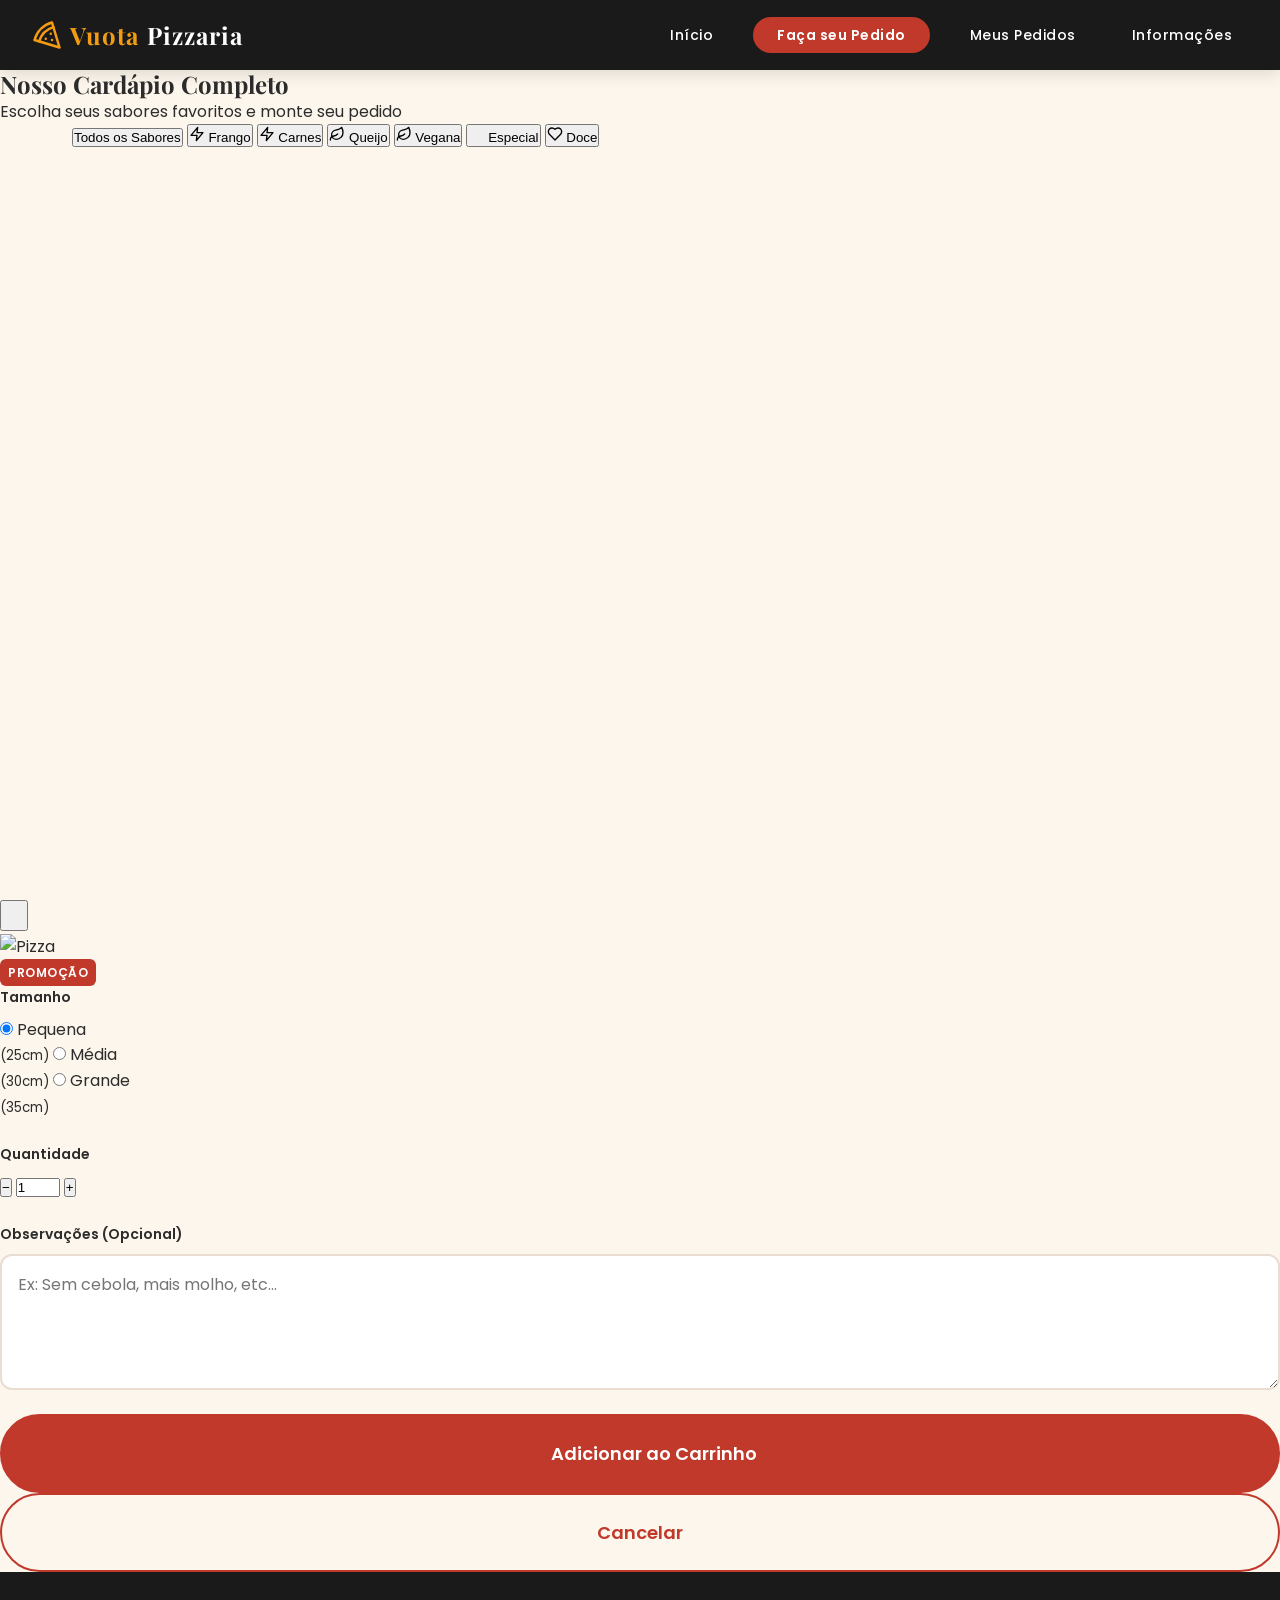
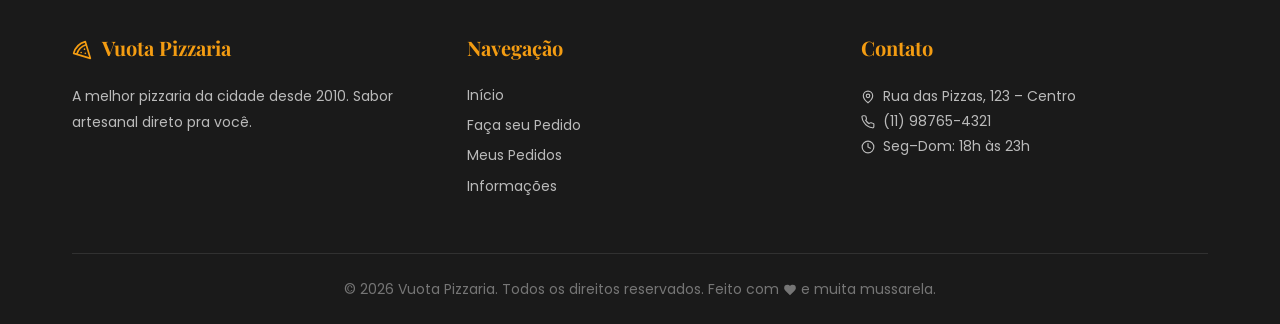
==== cardapio.html @ 02a7cdc5 "fix: refatorar caminho dos ícones SVG de 'assets/icons.svg' para 'icons.svg' (resolve merge conflict" ====
<!doctype html>
<html lang="pt-BR">
  <head>
    <meta charset="UTF-8" />
    <meta name="viewport" content="width=device-width, initial-scale=1.0" />
    <title>Cardápio – Vuota Pizzaria</title>

    <link rel="preconnect" href="https://fonts.googleapis.com" />
    <link rel="preconnect" href="https://fonts.gstatic.com" crossorigin />
    <link href="https://fonts.googleapis.com/css2?family=Playfair+Display:wght@600;700;800&family=Poppins:wght@400;500;600;700&display=swap" rel="stylesheet" />

    <link rel="stylesheet" href="styles.css" />
    <link rel="stylesheet" href="css/cardapio.css" />
  </head>
  <body>

    <!-- NAVBAR -->
    <nav class="navbar" id="navbar">
      <a href="index.html" class="navbar__logo">
        <svg class="navbar__logo-icon" width="30" height="30"><use href="icons.svg#icon-pizza"/></svg><span>Vuota</span>Pizzaria
      </a>

      <ul class="navbar__menu" id="navMenu">
        <li><a href="index.html"       class="navbar__link">Início</a></li>
        <li><a href="cardapio.html"    class="navbar__link active navbar__link--cta">Faça seu Pedido</a></li>
        <li><a href="pedidos.html"     class="navbar__link">Meus Pedidos</a></li>
        <li><a href="informacoes.html" class="navbar__link">Informações</a></li>
      </ul>

      <button class="navbar__hamburger" id="hamburger" aria-label="Abrir menu">
        <span></span>
        <span></span>
        <span></span>
      </button>
    </nav>

    <!-- CONTEÚDO PRINCIPAL -->
    <main class="page-wrapper">

      <!-- HERO CARDÁPIO -->
      <section class="hero-cardapio">
        <div class="hero-cardapio__overlay"></div>
        <div class="hero-cardapio__content">
          <h1 class="hero-cardapio__title">Nosso Cardápio Completo</h1>
          <p class="hero-cardapio__subtitle">Escolha seus sabores favoritos e monte seu pedido</p>
        </div>
      </section>

      <!-- FILTROS -->
      <section class="cardapio-section">
        <div class="container">
          <div class="cardapio-filters">
            <button class="filter-btn filter-btn--active" data-category="todos">
              Todos os Sabores
            </button>
            <button class="filter-btn" data-category="frango">
              <svg width="16" height="16"><use href="icons.svg#icon-zap"/></svg>
              Frango
            </button>
            <button class="filter-btn" data-category="carnes">
              <svg width="16" height="16"><use href="icons.svg#icon-zap"/></svg>
              Carnes
            </button>
            <button class="filter-btn" data-category="queijo">
              <svg width="16" height="16"><use href="icons.svg#icon-leaf"/></svg>
              Queijo
            </button>
            <button class="filter-btn" data-category="vegana">
              <svg width="16" height="16"><use href="icons.svg#icon-leaf"/></svg>
              Vegana
            </button>
            <button class="filter-btn" data-category="especial">
              <svg width="16" height="16"><use href="icons.svg#icon-crown"/></svg>
              Especial
            </button>
            <button class="filter-btn" data-category="doce">
              <svg width="16" height="16"><use href="icons.svg#icon-heart"/></svg>
              Doce
            </button>
          </div>
        </div>
      </section>

      <!-- PIZZAS GRID -->
      <section class="pizzas-section">
        <div class="container">
          <div class="pizzas-grid" id="pizzasGrid">
            <!-- Os cards de pizza serão inseridos aqui via JavaScript -->
          </div>
        </div>
      </section>

    </main>

    <!-- MODAL DA PIZZA -->
    <div class="modal modal--pizza" id="pizzaModal">
      <div class="modal__overlay" id="modalOverlay"></div>
      <div class="modal__content modal__content--pizza">
        <button class="modal__close" id="modalClose" aria-label="Fechar modal">
          <svg width="24" height="24"><use href="icons.svg#icon-x"/></svg>
        </button>

        <div class="modal__body-pizza">
          <div class="modal__image-section">
            <img class="modal__image" id="modalImage" src="" alt="Pizza" />
          </div>

          <div class="modal__info-section">
            <h2 class="modal__title" id="modalTitle"></h2>
            <p class="modal__description" id="modalDescription"></p>

            <div class="modal__price-section">
              <span class="modal__price" id="modalPrice"></span>
              <span class="badge badge--primary">Promoção</span>
            </div>

            <div class="modal__options">
              <div class="form-group">
                <label class="form-label">Tamanho</label>
                <div class="size-options">
                  <label class="size-option">
                    <input type="radio" name="tamanho" value="pequena" class="size-input" checked />
                    <span class="size-label">Pequena<br><small>(25cm)</small></span>
                  </label>
                  <label class="size-option">
                    <input type="radio" name="tamanho" value="media" class="size-input" />
                    <span class="size-label">Média<br><small>(30cm)</small></span>
                  </label>
                  <label class="size-option">
                    <input type="radio" name="tamanho" value="grande" class="size-input" />
                    <span class="size-label">Grande<br><small>(35cm)</small></span>
                  </label>
                </div>
              </div>

              <div class="form-group">
                <label class="form-label">Quantidade</label>
                <div class="quantity-selector">
                  <button class="qty-btn" id="qtyMinus">−</button>
                  <input type="number" id="qtyInput" value="1" min="1" max="99" class="qty-input" />
                  <button class="qty-btn" id="qtyPlus">+</button>
                </div>
              </div>

              <div class="form-group">
                <label class="form-label" for="observacoes">Observações (Opcional)</label>
                <textarea
                  id="observacoes"
                  class="form-input"
                  placeholder="Ex: Sem cebola, mais molho, etc..."
                  rows="4"
                ></textarea>
              </div>

              <div class="modal__actions">
                <button class="btn btn--primary btn--lg w-full" id="addCartBtn">
                  <svg width="20" height="20"><use href="icons.svg#icon-shopping-cart"/></svg>
                  Adicionar ao Carrinho
                </button>
                <button class="btn btn--outline btn--lg w-full" id="modalCancelBtn">Cancelar</button>
              </div>
            </div>
          </div>
        </div>
      </div>
    </div>

    <!-- FOOTER -->
    <footer class="footer">
      <div class="container">
        <div class="footer__grid">
          <div>
            <h4 class="footer__title">
              <svg style="display:inline;vertical-align:middle;margin-right:6px" width="20" height="20"><use href="icons.svg#icon-pizza"/></svg>
              Vuota Pizzaria
            </h4>
            <p class="footer__text">A melhor pizzaria da cidade desde 2010. Sabor artesanal direto pra você.</p>
          </div>
          <div>
            <h4 class="footer__title">Navegação</h4>
            <a href="index.html"       class="footer__link">Início</a>
            <a href="cardapio.html"    class="footer__link">Faça seu Pedido</a>
            <a href="pedidos.html"     class="footer__link">Meus Pedidos</a>
            <a href="informacoes.html" class="footer__link">Informações</a>
          </div>
          <div>
            <h4 class="footer__title">Contato</h4>
            <p class="footer__text">
              <svg style="display:inline;vertical-align:middle;margin-right:4px" width="14" height="14"><use href="icons.svg#icon-map-pin"/></svg>
              Rua das Pizzas, 123 – Centro<br />
              <svg style="display:inline;vertical-align:middle;margin-right:4px" width="14" height="14"><use href="icons.svg#icon-phone"/></svg>
              (11) 98765-4321<br />
              <svg style="display:inline;vertical-align:middle;margin-right:4px" width="14" height="14"><use href="icons.svg#icon-clock"/></svg>
              Seg–Dom: 18h às 23h
            </p>
          </div>
        </div>
        <div class="footer__bottom">
          <p>© 2026 Vuota Pizzaria. Todos os direitos reservados. Feito com
            <svg style="display:inline;vertical-align:middle" width="14" height="14"><use href="icons.svg#icon-heart-fill"/></svg>
            e muita mussarela.
          </p>
        </div>
      </div>
    </footer>

    <script src="app.js"></script>
    <script src="js/cardapio.js"></script>
  </body>
</html>
---- styles.css ----
/* ============================================
   PIZZARIA - ESTILOS GLOBAIS REUTILIZÁVEIS
   ============================================ */

:root {
  --color-primary: #C0392B;
  --color-primary-dark: #96281B;
  --color-primary-light: #E74C3C;
  --color-secondary: #F39C12;
  --color-secondary-dark: #D68910;
  --color-bg: #FDF6EC;
  --color-bg-card: #FFFFFF;
  --color-bg-dark: #1A1A1A;
  --color-text: #2C2C2C;
  --color-text-light: #6C6C6C;
  --color-text-white: #FFFFFF;
  --color-border: #E8DDD0;
  --color-overlay: rgba(0,0,0,0.55);
  --font-heading: 'Playfair Display', 'Georgia', serif;
  --font-body: 'Poppins', 'Segoe UI', sans-serif;
  --text-xs: 0.75rem;
  --text-sm: 0.875rem;
  --text-base: 1rem;
  --text-lg: 1.125rem;
  --text-xl: 1.25rem;
  --text-2xl: 1.5rem;
  --text-3xl: 1.875rem;
  --text-4xl: 2.25rem;
  --text-5xl: 3rem;
  --space-xs: 4px;
  --space-sm: 8px;
  --space-md: 16px;
  --space-lg: 24px;
  --space-xl: 32px;
  --space-2xl: 48px;
  --space-3xl: 64px;
  --space-4xl: 96px;
  --radius-sm: 6px;
  --radius-md: 12px;
  --radius-lg: 20px;
  --radius-full: 9999px;
  --shadow-sm: 0 2px 8px rgba(0,0,0,0.08);
  --shadow-md: 0 4px 16px rgba(0,0,0,0.12);
  --shadow-lg: 0 8px 32px rgba(0,0,0,0.18);
  --transition: 0.25s ease;
  --navbar-height: 70px;
}

*, *::before, *::after { margin: 0; padding: 0; box-sizing: border-box; }
html { scroll-behavior: smooth; }

body {
  font-family: var(--font-body);
  font-size: var(--text-base);
  color: var(--color-text);
  background-color: var(--color-bg);
  line-height: 1.6;
  min-height: 100vh;
}

h1, h2, h3, h4, h5, h6 { font-family: var(--font-heading); line-height: 1.2; color: var(--color-text); }
a { text-decoration: none; color: inherit; transition: color var(--transition); }
img { max-width: 100%; display: block; }

/* ---------- NAVBAR ---------- */
.navbar {
  position: fixed;
  top: 0; left: 0;
  width: 100%;
  height: var(--navbar-height);
  background-color: var(--color-bg-dark);
  display: flex;
  align-items: center;
  justify-content: space-between;
  padding: 0 var(--space-xl);
  z-index: 1000;
  box-shadow: var(--shadow-md);
  transition: background-color var(--transition);
}

.navbar.scrolled {
  background-color: rgba(26,26,26,0.97);
  backdrop-filter: blur(8px);
}

.navbar__logo {
  font-family: var(--font-heading);
  font-size: var(--text-2xl);
  color: var(--color-text-white);
  font-weight: 700;
  letter-spacing: 1px;
  display: flex;
  align-items: center;
  gap: var(--space-sm);
}

.navbar__logo-icon { color: var(--color-secondary); flex-shrink: 0; }
.navbar__logo span { color: var(--color-secondary); }

.navbar__menu {
  display: flex;
  align-items: center;
  list-style: none;
  gap: var(--space-lg);
}

.navbar__link {
  color: var(--color-text-white);
  font-size: var(--text-sm);
  font-weight: 500;
  letter-spacing: 0.5px;
  padding: var(--space-sm) var(--space-md);
  border-radius: var(--radius-full);
  transition: background-color var(--transition), color var(--transition);
}

.navbar__link:hover,
.navbar__link.active {
  background-color: var(--color-primary);
  color: var(--color-text-white);
}

.navbar__link--cta {
  background-color: var(--color-primary);
  color: var(--color-text-white) !important;
  padding: var(--space-sm) var(--space-lg);
  border-radius: var(--radius-full);
  font-weight: 600;
}

.navbar__link--cta:hover {
  background-color: var(--color-primary-dark) !important;
  transform: translateY(-1px);
  box-shadow: var(--shadow-sm);
}

.navbar__hamburger {
  display: none;
  flex-direction: column;
  gap: 5px;
  cursor: pointer;
  background: none;
  border: none;
  padding: var(--space-sm);
}

.navbar__hamburger span {
  display: block;
  width: 24px;
  height: 2px;
  background-color: var(--color-text-white);
  border-radius: 2px;
  transition: transform var(--transition), opacity var(--transition);
}

.navbar__hamburger.open span:nth-child(1) { transform: translateY(7px) rotate(45deg); }
.navbar__hamburger.open span:nth-child(2) { opacity: 0; }
.navbar__hamburger.open span:nth-child(3) { transform: translateY(-7px) rotate(-45deg); }

/* ---------- LAYOUT ---------- */
.page-wrapper { padding-top: var(--navbar-height); min-height: 100vh; }

.container {
  width: 100%;
  max-width: 1200px;
  margin: 0 auto;
  padding: 0 var(--space-xl);
}

.section { padding: var(--space-4xl) 0; }
.section--alt { background-color: var(--color-bg-card); }

/* ---------- BOTÕES ---------- */
.btn {
  display: inline-flex;
  align-items: center;
  justify-content: center;
  gap: var(--space-sm);
  padding: var(--space-md) var(--space-xl);
  border-radius: var(--radius-full);
  font-family: var(--font-body);
  font-size: var(--text-base);
  font-weight: 600;
  cursor: pointer;
  border: 2px solid transparent;
  transition: all var(--transition);
  text-decoration: none;
  white-space: nowrap;
}

.btn--primary { background-color: var(--color-primary); color: var(--color-text-white); border-color: var(--color-primary); }
.btn--primary:hover { background-color: var(--color-primary-dark); border-color: var(--color-primary-dark); transform: translateY(-2px); box-shadow: var(--shadow-md); }
.btn--secondary { background-color: var(--color-secondary); color: var(--color-text-white); border-color: var(--color-secondary); }
.btn--secondary:hover { background-color: var(--color-secondary-dark); border-color: var(--color-secondary-dark); transform: translateY(-2px); box-shadow: var(--shadow-md); }
.btn--outline { background-color: transparent; color: var(--color-primary); border-color: var(--color-primary); }
.btn--outline:hover { background-color: var(--color-primary); color: var(--color-text-white); transform: translateY(-2px); }
.btn--outline-white { background-color: transparent; color: var(--color-text-white); border-color: var(--color-text-white); }
.btn--outline-white:hover { background-color: var(--color-text-white); color: var(--color-primary); }
.btn--lg { padding: var(--space-lg) var(--space-2xl); font-size: var(--text-lg); }
.btn--sm { padding: var(--space-sm) var(--space-md); font-size: var(--text-sm); }

/* ---------- CARDS ---------- */
.card {
  background-color: var(--color-bg-card);
  border-radius: var(--radius-md);
  box-shadow: var(--shadow-sm);
  overflow: hidden;
  transition: transform var(--transition), box-shadow var(--transition);
}

.card:hover { transform: translateY(-4px); box-shadow: var(--shadow-lg); }

.card__image {
  width: 100%;
  aspect-ratio: 4/3;
  object-fit: cover;
}

.card__body { padding: var(--space-lg); }
.card__title { font-size: var(--text-xl); font-weight: 600; margin-bottom: var(--space-sm); font-family: var(--font-heading); }
.card__text { font-size: var(--text-sm); color: var(--color-text-light); margin-bottom: var(--space-md); }
.card__price { font-size: var(--text-xl); font-weight: 700; color: var(--color-primary); }

/* ---------- BADGE ---------- */
.badge {
  display: inline-block;
  padding: var(--space-xs) var(--space-sm);
  border-radius: var(--radius-sm);
  font-size: var(--text-xs);
  font-weight: 600;
  text-transform: uppercase;
  letter-spacing: 0.5px;
}

.badge--primary  { background-color: var(--color-primary);  color: var(--color-text-white); }
.badge--secondary{ background-color: var(--color-secondary); color: var(--color-text-white); }
.badge--success  { background-color: #27AE60; color: var(--color-text-white); }
.badge--warning  { background-color: #F39C12; color: var(--color-text-white); }

/* ---------- TÍTULO DE SEÇÃO ---------- */
.section-title { text-align: center; margin-bottom: var(--space-3xl); }
.section-title__eyebrow { display: inline-block; color: var(--color-primary); font-size: var(--text-sm); font-weight: 600; text-transform: uppercase; letter-spacing: 2px; margin-bottom: var(--space-sm); }
.section-title__heading { font-size: var(--text-4xl); font-family: var(--font-heading); margin-bottom: var(--space-md); }
.section-title__subheading { font-size: var(--text-lg); color: var(--color-text-light); max-width: 560px; margin: 0 auto; }
.divider { width: 60px; height: 3px; background-color: var(--color-primary); margin: var(--space-md) auto; border-radius: var(--radius-full); }

/* ---------- FORMULÁRIOS ---------- */
.form-group { display: flex; flex-direction: column; gap: var(--space-sm); margin-bottom: var(--space-lg); }
.form-label { font-size: var(--text-sm); font-weight: 600; color: var(--color-text); }
.form-input {
  padding: var(--space-md);
  border: 2px solid var(--color-border);
  border-radius: var(--radius-md);
  font-family: var(--font-body);
  font-size: var(--text-base);
  color: var(--color-text);
  background-color: var(--color-bg-card);
  transition: border-color var(--transition), box-shadow var(--transition);
  outline: none;
}
.form-input:focus { border-color: var(--color-primary); box-shadow: 0 0 0 3px rgba(192,57,43,0.15); }

/* ---------- FOOTER ---------- */
.footer { background-color: var(--color-bg-dark); color: var(--color-text-white); padding: var(--space-3xl) 0 var(--space-lg); }
.footer__grid { display: grid; grid-template-columns: repeat(3, 1fr); gap: var(--space-2xl); margin-bottom: var(--space-2xl); }
.footer__title { font-family: var(--font-heading); font-size: var(--text-xl); margin-bottom: var(--space-lg); color: var(--color-secondary); }
.footer__text { font-size: var(--text-sm); color: rgba(255,255,255,0.7); line-height: 1.8; }
.footer__link { display: block; font-size: var(--text-sm); color: rgba(255,255,255,0.7); margin-bottom: var(--space-sm); transition: color var(--transition); }
.footer__link:hover { color: var(--color-secondary); }
.footer__bottom { border-top: 1px solid rgba(255,255,255,0.1); padding-top: var(--space-lg); text-align: center; font-size: var(--text-sm); color: rgba(255,255,255,0.4); }

/* ---------- UTILITÁRIOS ---------- */
.text-center { text-align: center; }
.text-primary { color: var(--color-primary); }
.text-secondary { color: var(--color-secondary); }
.text-light { color: var(--color-text-light); }
.text-white { color: var(--color-text-white); }
.mt-sm { margin-top: var(--space-sm); }
.mt-md { margin-top: var(--space-md); }
.mt-lg { margin-top: var(--space-lg); }
.mt-xl { margin-top: var(--space-xl); }
.mb-sm { margin-bottom: var(--space-sm); }
.mb-md { margin-bottom: var(--space-md); }
.mb-lg { margin-bottom: var(--space-lg); }
.w-full { width: 100%; }
.hidden { display: none; }

.grid-2 { display: grid; grid-template-columns: repeat(2, 1fr); gap: var(--space-lg); }
.grid-3 { display: grid; grid-template-columns: repeat(3, 1fr); gap: var(--space-lg); }
.grid-4 { display: grid; grid-template-columns: repeat(4, 1fr); gap: var(--space-lg); }

/* ---------- RESPONSIVIDADE ---------- */
@media (max-width: 920px) {
  .container { padding: 0 var(--space-lg); }
  .navbar { padding: 0 var(--space-md); }

  .navbar__menu {
    position: fixed;
    top: var(--navbar-height);
    right: 0;
    left: 0;
    width: 100%;
    height: calc(100vh - var(--navbar-height));
    background-color: var(--color-bg-dark);
    flex-direction: column;
    align-items: stretch;
    justify-content: flex-start;
    gap: 0;
    padding: var(--space-lg) 0;
    pointer-events: none;
    opacity: 0;
    visibility: hidden;
    transition: opacity 0.3s ease, visibility 0.3s ease;
    z-index: 999;
    overflow-y: auto;
    list-style: none;
  }

  .navbar__menu.open {
    pointer-events: all;
    opacity: 1;
    visibility: visible;
  }

  .navbar__menu li {
    width: 100%;
    border-bottom: 1px solid rgba(255,255,255,0.05);
  }

  .navbar__link {
    display: block;
    width: 100%;
    padding: var(--space-md) var(--space-xl);
    border-radius: 0;
    text-align: left;
    font-size: var(--text-base);
    border-left: 3px solid transparent !important;
  }

  .navbar__link:hover,
  .navbar__link.active {
    background-color: rgba(192,57,43,0.15);
    border-left: 3px solid var(--color-primary) !important;
    color: var(--color-text-white);
  }

  .navbar__link--cta {
    margin: var(--space-md) var(--space-xl);
    width: calc(100% - var(--space-xl) * 2);
    border-radius: var(--radius-md);
    text-align: center;
    padding: var(--space-md);
    border-left: none !important;
  }

  .navbar__link--cta:hover {
    border-left: none !important;
  }

  .navbar__hamburger { display: flex; }

  .grid-2, .grid-3, .grid-4 { grid-template-columns: repeat(2, 1fr); }
  .footer__grid { grid-template-columns: 1fr; gap: var(--space-xl); }
  .section { padding: var(--space-3xl) 0; }
}


@media (max-width: 768px) {
  :root {
    --text-5xl: 2.25rem;
    --text-4xl: 1.875rem;
    --text-3xl: 1.5rem;
  }
}

@media (max-width: 480px) {
  .container { padding: 0 var(--space-md); }
  .btn--lg { padding: var(--space-md) var(--space-xl); font-size: var(--text-base); }

  /* grades viram 1 coluna */
  .grid-2, .grid-3, .grid-4 { grid-template-columns: 1fr; }
}
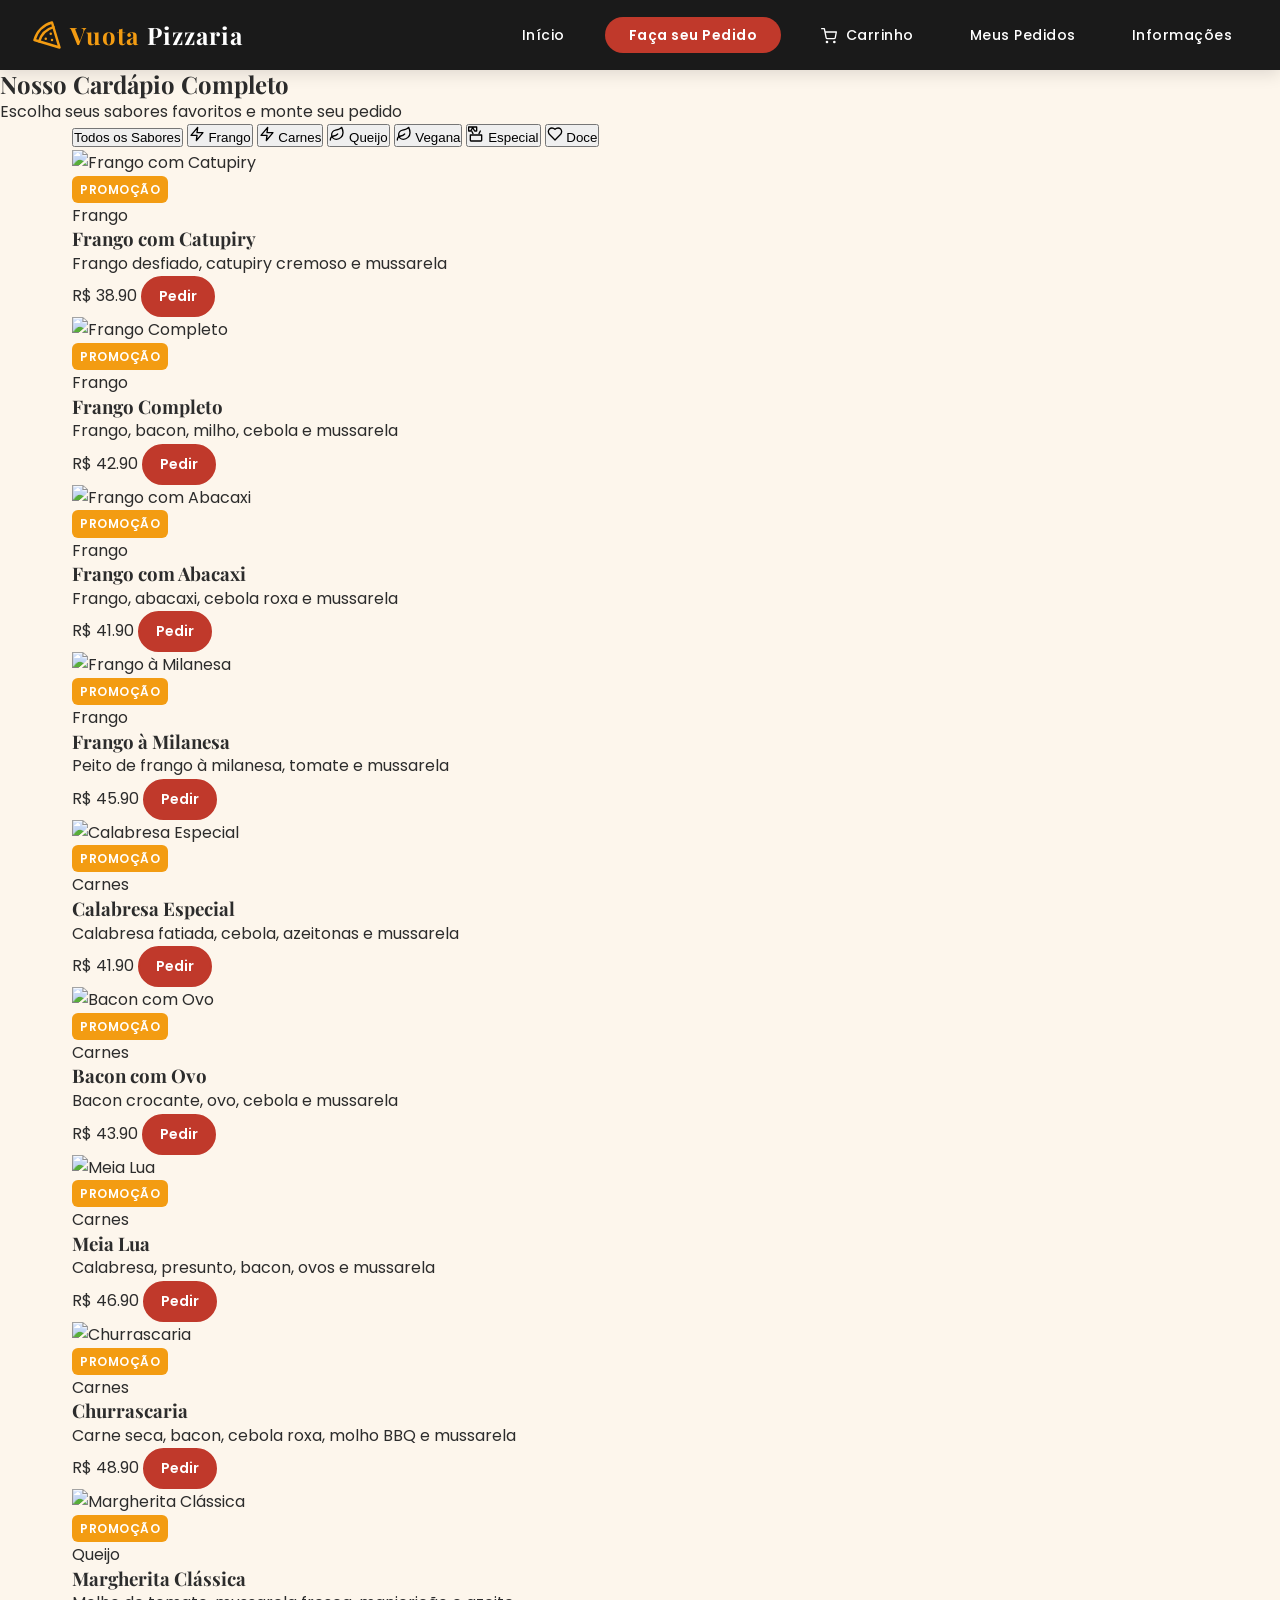
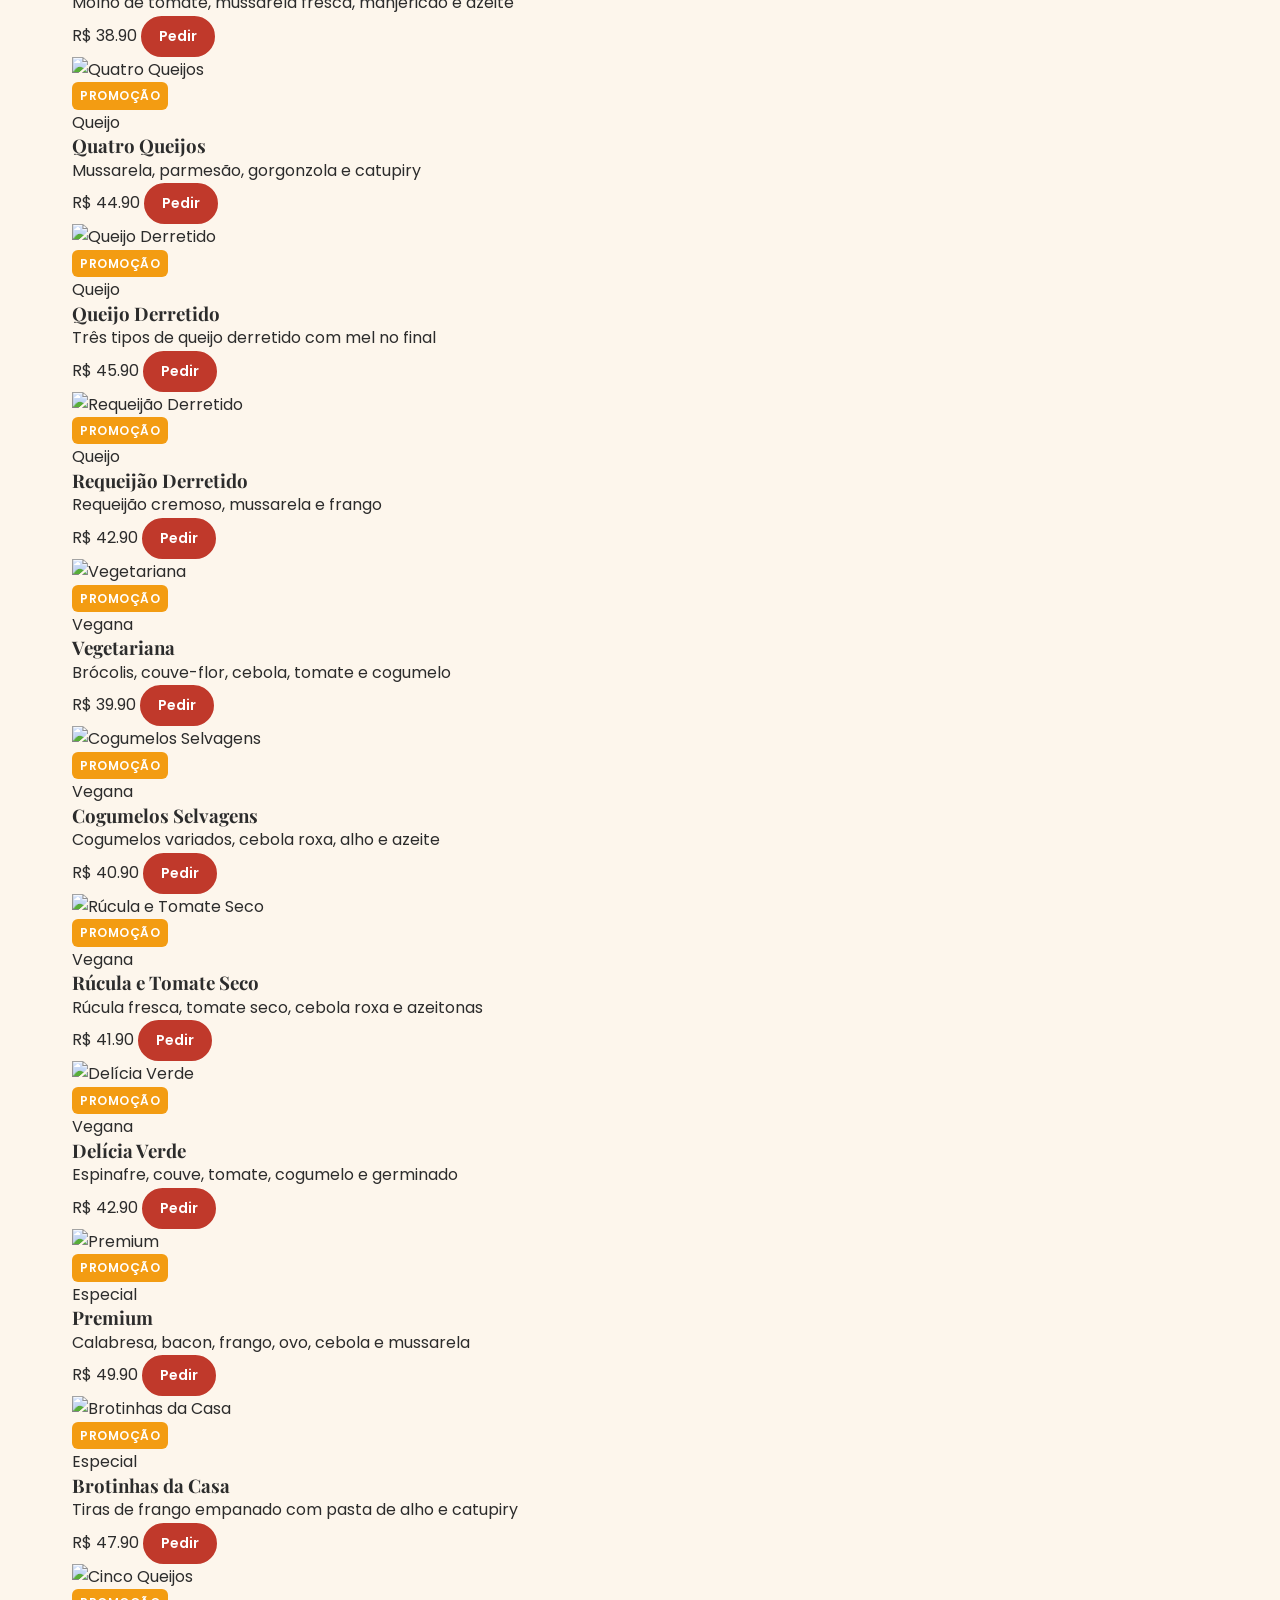
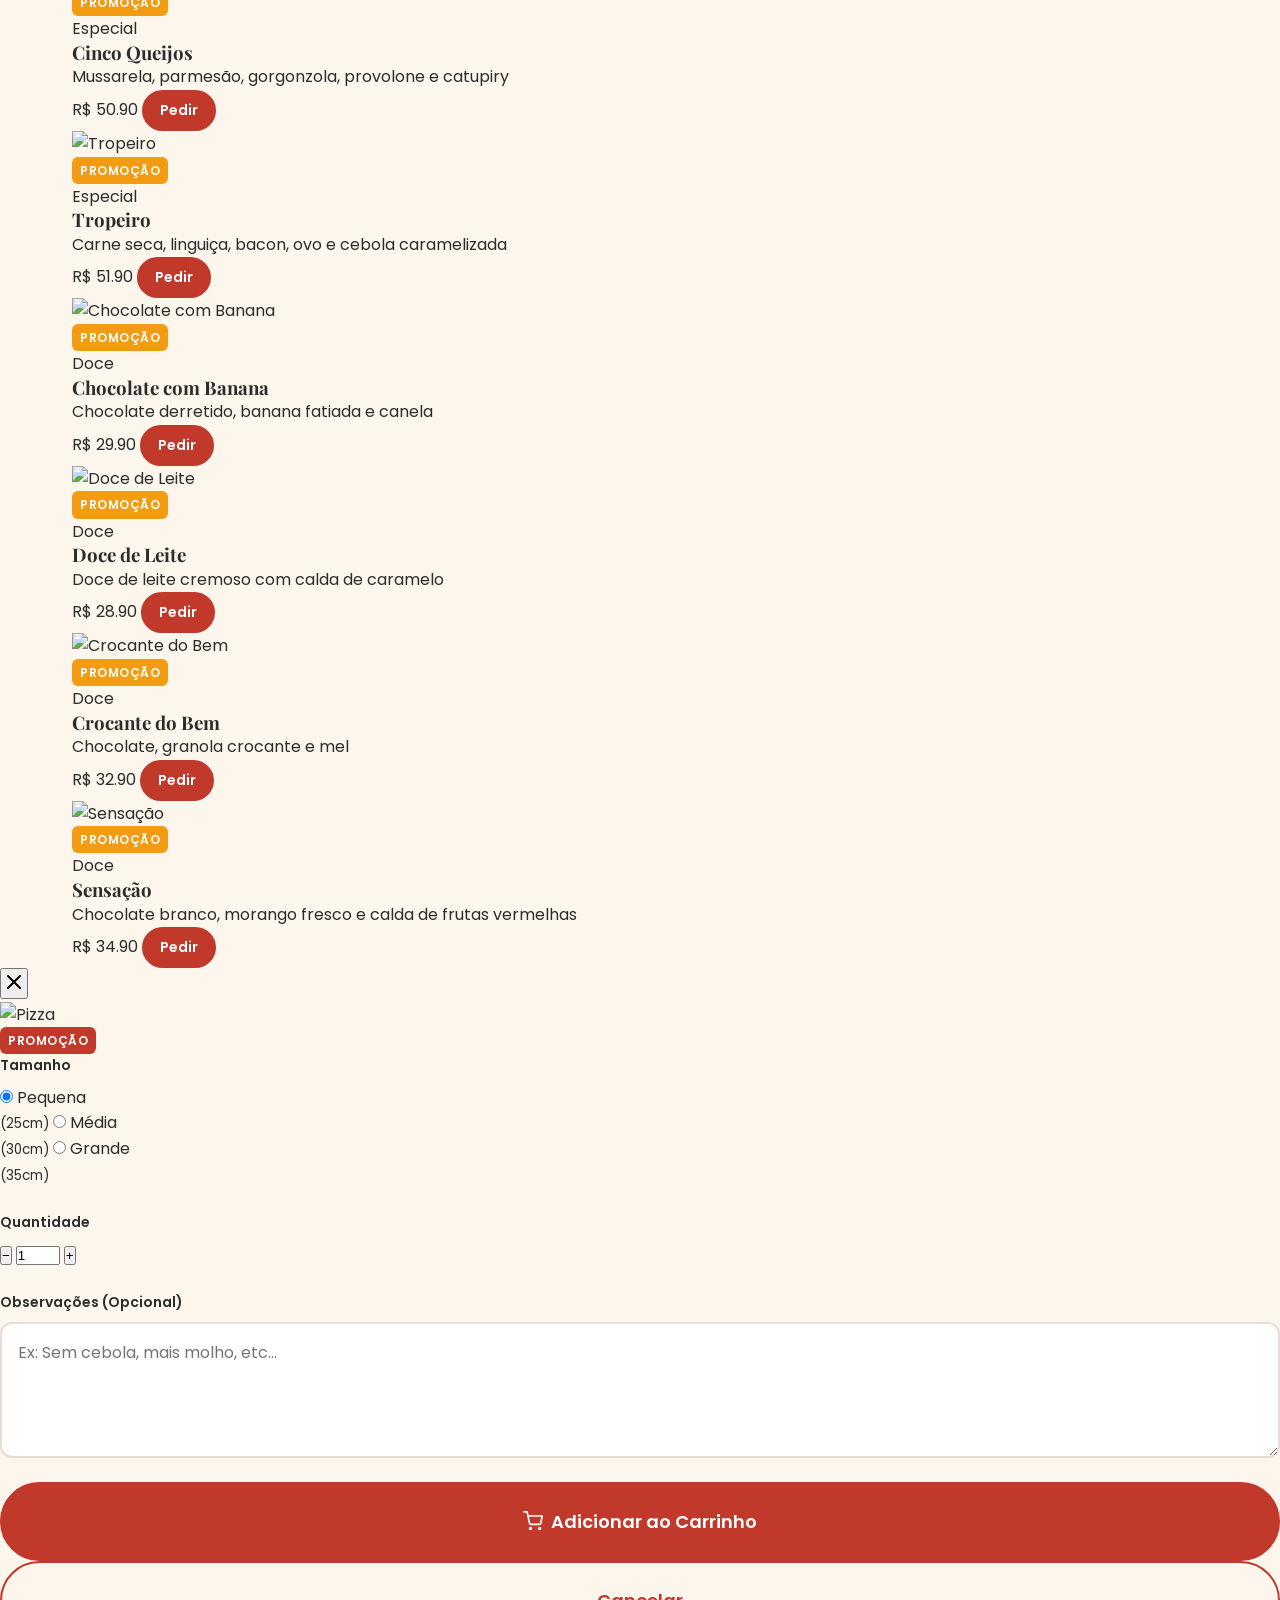
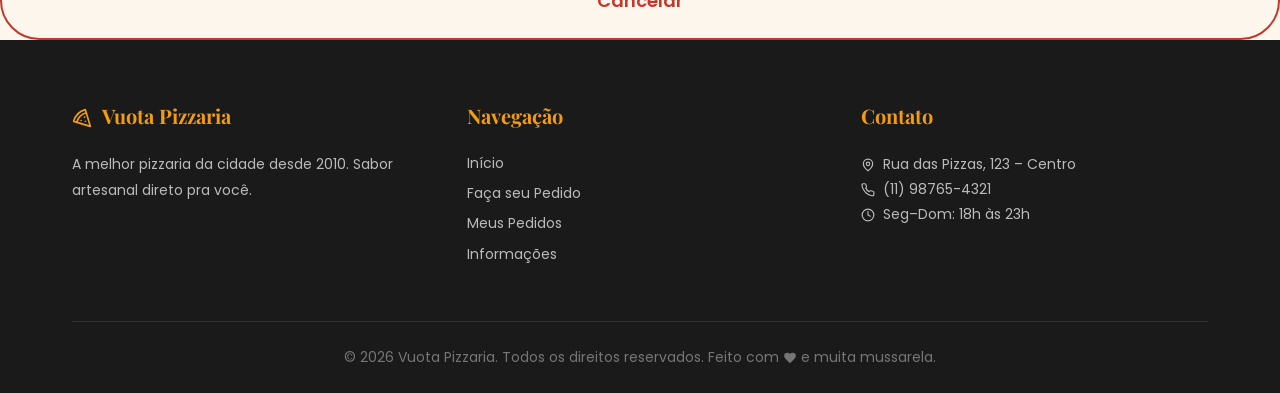
==== commit 98c8d69e: "refactor: remove conteúdo estático do index.html e de outras páginas,centralizando a lógica de rende" ====
--- a/cardapio.html
+++ b/cardapio.html
@@ -23,6 +23,13 @@
       <ul class="navbar__menu" id="navMenu">
         <li><a href="index.html"       class="navbar__link">Início</a></li>
         <li><a href="cardapio.html"    class="navbar__link active navbar__link--cta">Faça seu Pedido</a></li>
+        <li>
+          <a href="carrinho.html" class="navbar__link">
+            <svg style="display:inline;vertical-align:middle;margin-right:4px" width="16" height="16"><use href="icons.svg#icon-shopping-cart"/></svg>
+            Carrinho
+            <span class="cart-badge" id="cartBadge" style="display:none">0</span>
+          </a>
+        </li>
         <li><a href="pedidos.html"     class="navbar__link">Meus Pedidos</a></li>
         <li><a href="informacoes.html" class="navbar__link">Informações</a></li>
       </ul>
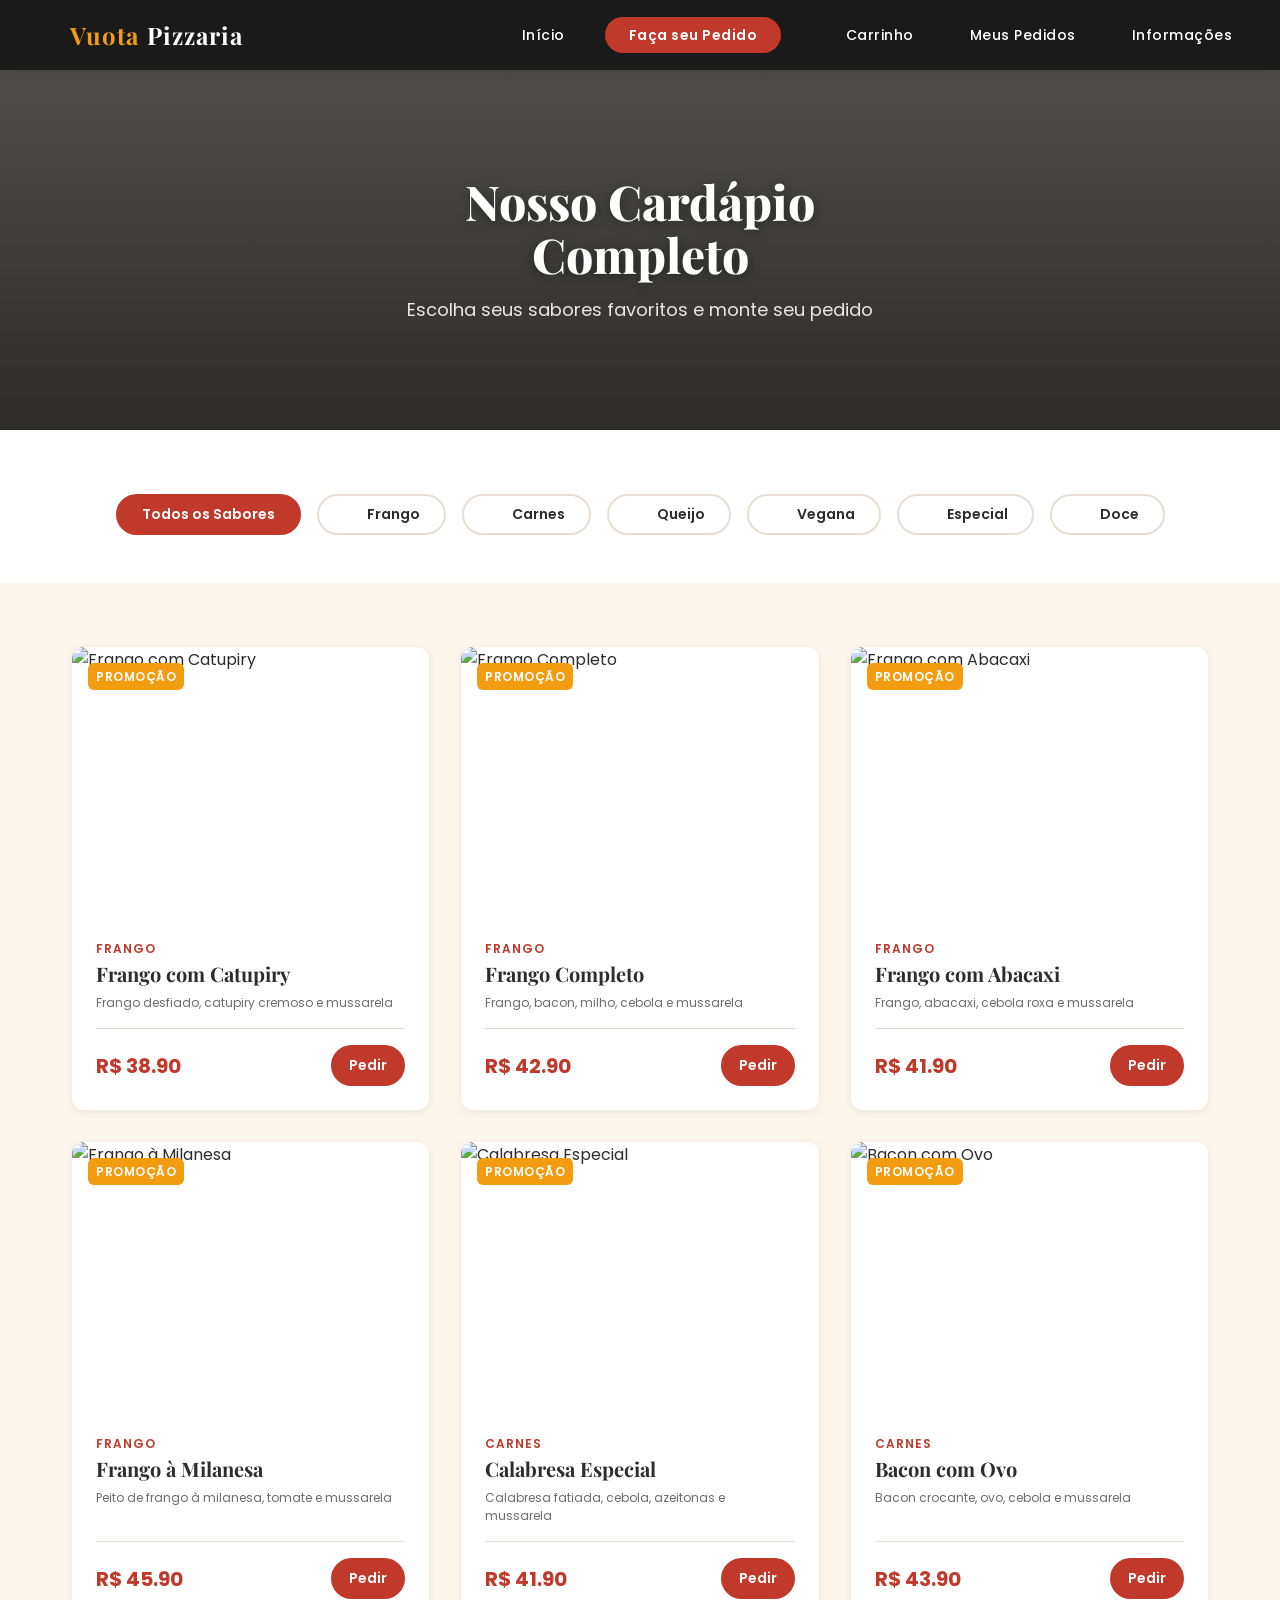
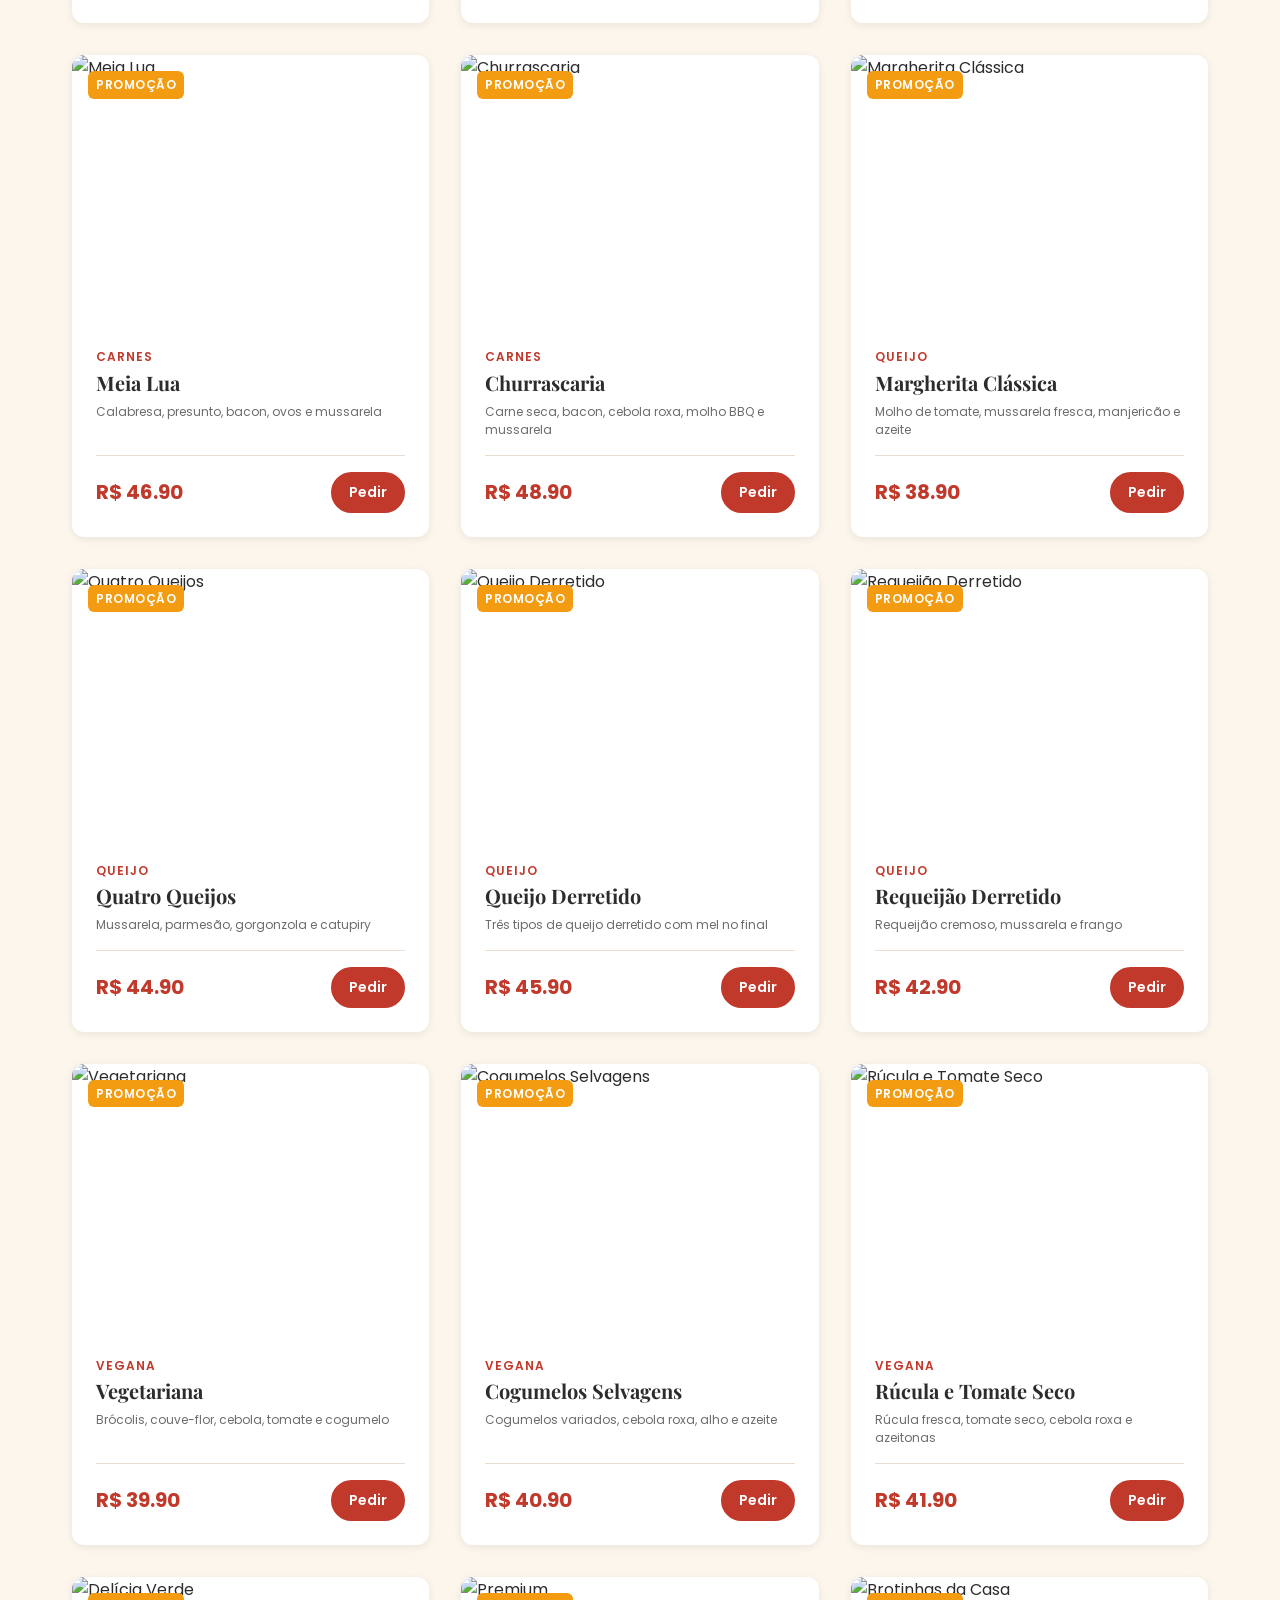
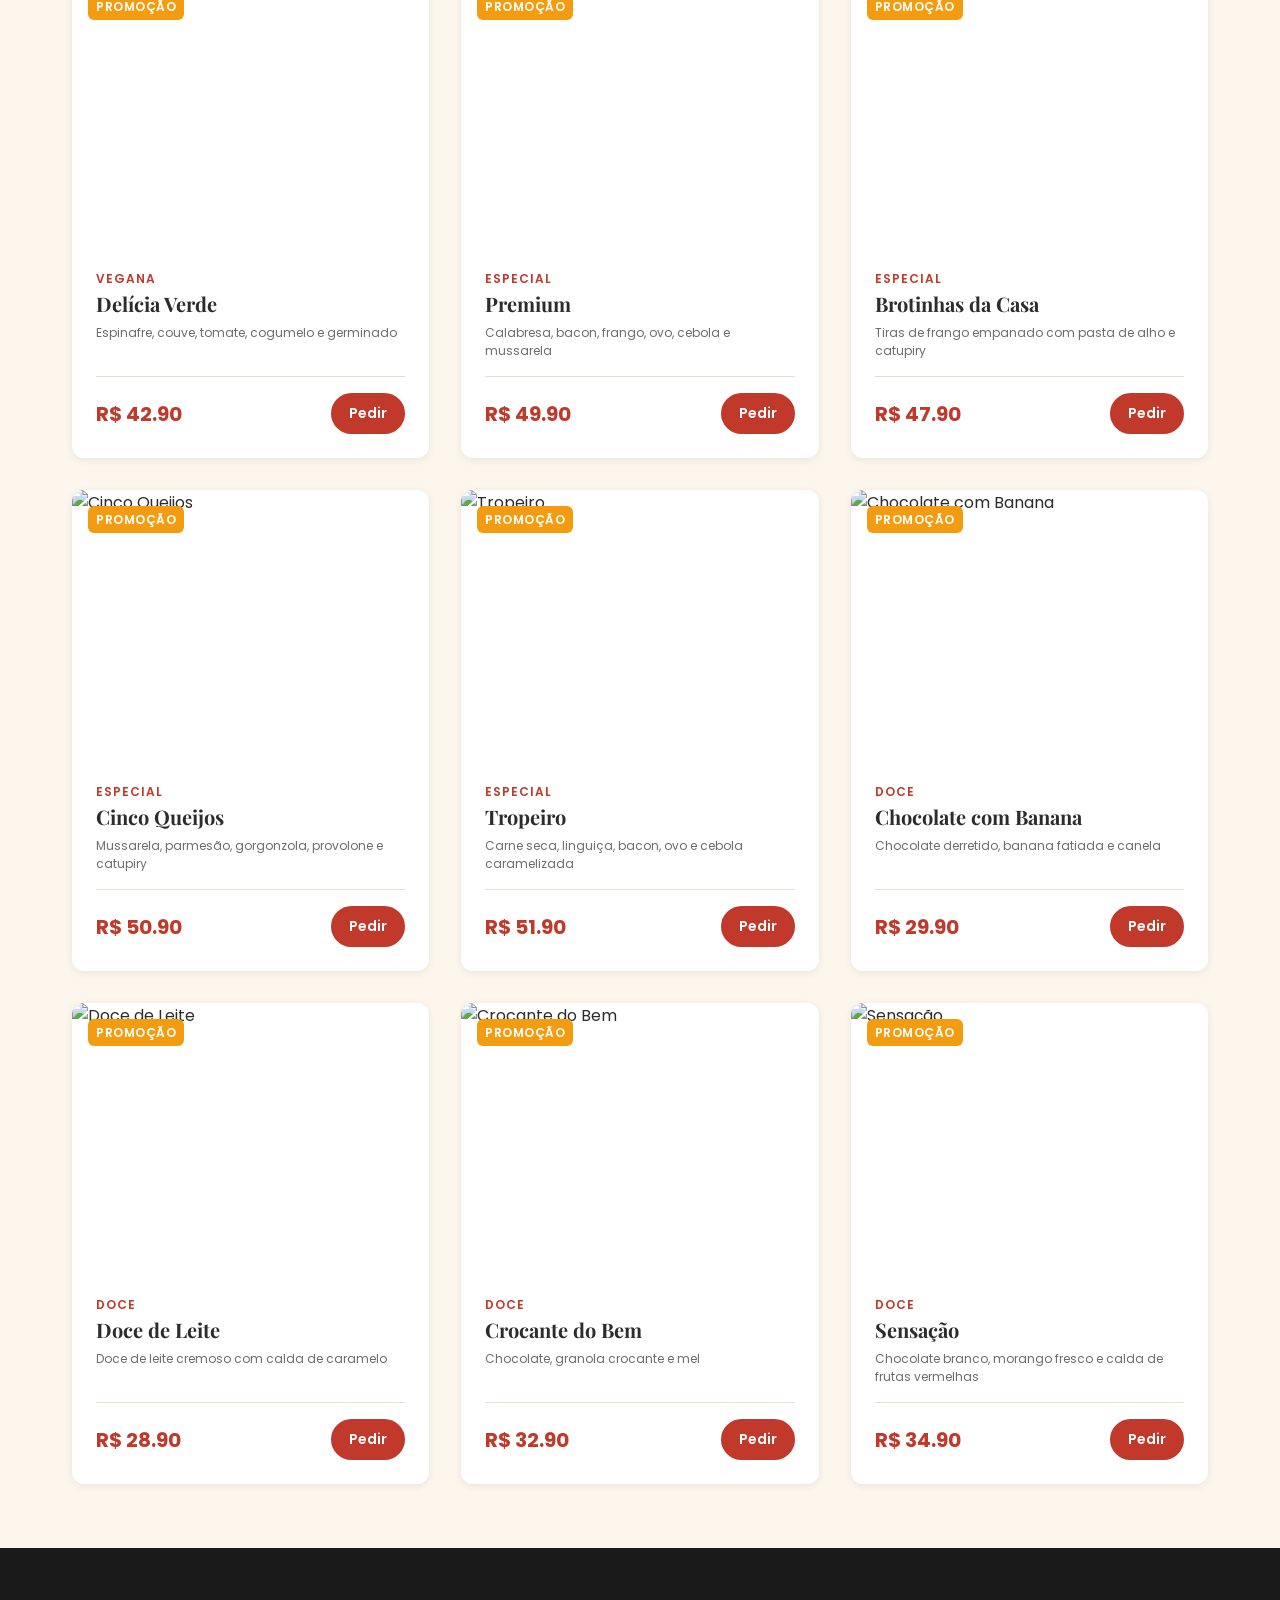
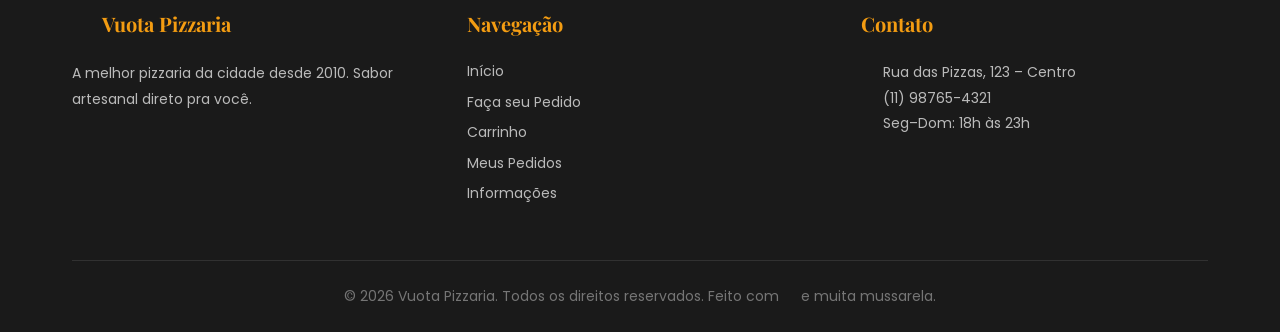
==== commit 35a79451: "feat: improve order flow, tracking, and Vuota navigation" ====
--- a/cardapio.html
+++ b/cardapio.html
@@ -30,7 +30,12 @@
             <span class="cart-badge" id="cartBadge" style="display:none">0</span>
           </a>
         </li>
-        <li><a href="pedidos.html"     class="navbar__link">Meus Pedidos</a></li>
+        <li>
+          <a href="./pedidos.html" class="navbar__link"
+            >Meus Pedidos
+            <span class="cart-badge orders-badge" id="ordersBadge">0</span></a
+          >
+        </li>
         <li><a href="informacoes.html" class="navbar__link">Informações</a></li>
       </ul>
 
@@ -187,6 +192,7 @@
             <h4 class="footer__title">Navegação</h4>
             <a href="index.html"       class="footer__link">Início</a>
             <a href="cardapio.html"    class="footer__link">Faça seu Pedido</a>
+            <a href="carrinho.html" class="footer__link">Carrinho</a>
             <a href="pedidos.html"     class="footer__link">Meus Pedidos</a>
             <a href="informacoes.html" class="footer__link">Informações</a>
           </div>
--- a/styles.css
+++ b/styles.css
@@ -283,6 +283,25 @@
 .mb-md { margin-bottom: var(--space-md); }
 .mb-lg { margin-bottom: var(--space-lg); }
 .w-full { width: 100%; }
+
+/* ---------- CART BADGE ---------- */
+.cart-badge {
+  display: inline-flex;
+  align-items: center;
+  justify-content: center;
+  min-width: 18px;
+  height: 18px;
+  padding: 0 5px;
+  border-radius: 9999px;
+  background-color: var(--color-secondary);
+  color: var(--color-text-white);
+  font-size: 11px;
+  font-weight: 700;
+  margin-left: 4px;
+  line-height: 1;
+  vertical-align: middle;
+}
+
 .hidden { display: none; }
 
 .grid-2 { display: grid; grid-template-columns: repeat(2, 1fr); gap: var(--space-lg); }
--- a/css/cardapio.css
+++ b/css/cardapio.css
@@ -0,0 +1,624 @@
+/* ============================================
+   cardapio.css — Estilos da Tela de Cardápio
+   ============================================ */
+
+/* ---------- HERO CARDÁPIO ---------- */
+.hero-cardapio {
+  position: relative;
+  min-height: 40vh;
+  display: flex;
+  align-items: center;
+  justify-content: center;
+  background:
+    linear-gradient(var(--color-overlay), var(--color-overlay)),
+    url('https://images.unsplash.com/photo-1565299624946-b28f40a0ae38?w=1600&q=80') center/cover no-repeat;
+  text-align: center;
+  color: var(--color-text-white);
+  overflow: hidden;
+}
+
+.hero-cardapio__overlay {
+  position: absolute;
+  inset: 0;
+  background: linear-gradient(to bottom, rgba(0,0,0,0.3) 0%, rgba(0,0,0,0.6) 100%);
+}
+
+.hero-cardapio__content {
+  position: relative;
+  z-index: 1;
+  max-width: 600px;
+  padding: var(--space-xl);
+}
+
+.hero-cardapio__title {
+  font-family: var(--font-heading);
+  font-size: var(--text-5xl);
+  font-weight: 800;
+  line-height: 1.1;
+  margin-bottom: var(--space-md);
+  color: var(--color-text-white);
+  text-shadow: 0 2px 12px rgba(0,0,0,0.4);
+}
+
+.hero-cardapio__subtitle {
+  font-size: var(--text-lg);
+  color: rgba(255,255,255,0.88);
+  line-height: 1.6;
+}
+
+/* ---------- SECTION ---------- */
+.cardapio-section {
+  padding: var(--space-3xl) 0 var(--space-2xl);
+  background-color: var(--color-bg-card);
+}
+
+.pizzas-section {
+  padding: var(--space-3xl) 0;
+  background-color: var(--color-bg);
+}
+
+/* ---------- FILTERS ---------- */
+.cardapio-filters {
+  display: flex;
+  gap: var(--space-md);
+  justify-content: center;
+  flex-wrap: wrap;
+}
+
+.filter-btn {
+  display: inline-flex;
+  align-items: center;
+  gap: var(--space-sm);
+  padding: var(--space-sm) var(--space-lg);
+  border: 2px solid var(--color-border);
+  border-radius: var(--radius-full);
+  background-color: var(--color-bg-card);
+  color: var(--color-text);
+  font-family: var(--font-body);
+  font-size: var(--text-sm);
+  font-weight: 600;
+  cursor: pointer;
+  transition: all var(--transition);
+}
+
+.filter-btn:hover {
+  border-color: var(--color-primary);
+  color: var(--color-primary);
+}
+
+.filter-btn--active {
+  background-color: var(--color-primary);
+  color: var(--color-text-white);
+  border-color: var(--color-primary);
+}
+
+.filter-btn svg {
+  opacity: 0.7;
+}
+
+/* ---------- PIZZAS GRID ---------- */
+.pizzas-grid {
+  display: grid;
+  grid-template-columns: repeat(auto-fill, minmax(280px, 1fr));
+  gap: var(--space-xl);
+}
+
+/* ---------- PIZZA CARD ---------- */
+.pizza-card {
+  background-color: var(--color-bg-card);
+  border-radius: var(--radius-md);
+  box-shadow: var(--shadow-sm);
+  overflow: hidden;
+  transition: transform var(--transition), box-shadow var(--transition);
+  cursor: pointer;
+  display: flex;
+  flex-direction: column;
+}
+
+.pizza-card:hover {
+  transform: translateY(-8px);
+  box-shadow: var(--shadow-lg);
+}
+
+.pizza-card__image-wrapper {
+  position: relative;
+  overflow: hidden;
+  aspect-ratio: 4/3;
+}
+
+.pizza-card__image {
+  width: 100%;
+  height: 100%;
+  object-fit: cover;
+  transition: transform var(--transition);
+}
+
+.pizza-card:hover .pizza-card__image {
+  transform: scale(1.05);
+}
+
+.pizza-card__badge {
+  position: absolute;
+  top: var(--space-md);
+  left: var(--space-md);
+  z-index: 1;
+}
+
+.pizza-card__body {
+  padding: var(--space-lg);
+  flex-grow: 1;
+  display: flex;
+  flex-direction: column;
+}
+
+.pizza-card__category {
+  font-size: var(--text-xs);
+  font-weight: 600;
+  text-transform: uppercase;
+  color: var(--color-primary);
+  margin-bottom: var(--space-xs);
+  letter-spacing: 1px;
+}
+
+.pizza-card__title {
+  font-family: var(--font-heading);
+  font-size: var(--text-xl);
+  font-weight: 700;
+  margin-bottom: var(--space-sm);
+  color: var(--color-text);
+}
+
+.pizza-card__description {
+  font-size: var(--text-xs);
+  color: var(--color-text-light);
+  margin-bottom: var(--space-md);
+  flex-grow: 1;
+  line-height: 1.5;
+}
+
+.pizza-card__footer {
+  display: flex;
+  align-items: center;
+  justify-content: space-between;
+  padding-top: var(--space-md);
+  border-top: 1px solid var(--color-border);
+}
+
+.pizza-card__price {
+  font-size: var(--text-xl);
+  font-weight: 700;
+  color: var(--color-primary);
+}
+
+.pizza-card__btn {
+  padding: var(--space-sm) var(--space-md);
+}
+
+/* ---------- MODAL ---------- */
+.modal {
+  position: fixed;
+  inset: 0;
+  z-index: 2000;
+  display: none;
+  align-items: center;
+  justify-content: center;
+  opacity: 0;
+  transition: opacity var(--transition);
+}
+
+.modal--active {
+  display: flex;
+  opacity: 1;
+}
+
+.modal__overlay {
+  position: absolute;
+  inset: 0;
+  background-color: rgba(0,0,0,0.6);
+  cursor: pointer;
+}
+
+.modal__content {
+  position: relative;
+  z-index: 1;
+  background-color: var(--color-bg-card);
+  border-radius: var(--radius-lg);
+  max-width: 900px;
+  width: 90%;
+  max-height: 90vh;
+  overflow-y: auto;
+  box-shadow: var(--shadow-lg);
+  animation: slideUp 0.3s ease;
+}
+
+.modal__content--pizza {
+  max-height: 85vh;
+}
+
+@keyframes slideUp {
+  from {
+    transform: translateY(40px);
+    opacity: 0;
+  }
+  to {
+    transform: translateY(0);
+    opacity: 1;
+  }
+}
+
+.modal__close {
+  position: absolute;
+  top: var(--space-lg);
+  right: var(--space-lg);
+  z-index: 10;
+  width: 40px;
+  height: 40px;
+  display: flex;
+  align-items: center;
+  justify-content: center;
+  background-color: var(--color-bg);
+  border: none;
+  border-radius: var(--radius-full);
+  color: var(--color-text);
+  cursor: pointer;
+  transition: all var(--transition);
+}
+
+.modal__close:hover {
+  background-color: var(--color-primary);
+  color: var(--color-text-white);
+}
+
+.modal__body-pizza {
+  display: grid;
+  grid-template-columns: 1fr 1fr;
+  gap: var(--space-2xl);
+  padding: var(--space-2xl);
+}
+
+.modal__image-section {
+  display: flex;
+  align-items: center;
+  justify-content: center;
+}
+
+.modal__image {
+  width: 100%;
+  border-radius: var(--radius-md);
+  object-fit: cover;
+  aspect-ratio: 1;
+}
+
+.modal__info-section {
+  display: flex;
+  flex-direction: column;
+}
+
+.modal__title {
+  font-family: var(--font-heading);
+  font-size: var(--text-3xl);
+  font-weight: 700;
+  margin-bottom: var(--space-md);
+  color: var(--color-text);
+}
+
+.modal__description {
+  font-size: var(--text-base);
+  color: var(--color-text-light);
+  margin-bottom: var(--space-lg);
+  line-height: 1.6;
+}
+
+.modal__price-section {
+  display: flex;
+  align-items: center;
+  gap: var(--space-md);
+  margin-bottom: var(--space-xl);
+  padding-bottom: var(--space-xl);
+  border-bottom: 1px solid var(--color-border);
+}
+
+.modal__price {
+  font-size: var(--text-3xl);
+  font-weight: 700;
+  color: var(--color-primary);
+}
+
+.modal__options {
+  flex-grow: 1;
+}
+
+.modal__actions {
+  display: grid;
+  grid-template-columns: 1fr 1fr;
+  gap: var(--space-md);
+  margin-top: var(--space-xl);
+}
+
+/* ---------- SIZE OPTIONS ---------- */
+.size-options {
+  display: grid;
+  grid-template-columns: repeat(3, 1fr);
+  gap: var(--space-md);
+}
+
+.size-option {
+  position: relative;
+  cursor: pointer;
+}
+
+.size-input {
+  position: absolute;
+  opacity: 0;
+  cursor: pointer;
+}
+
+.size-label {
+  display: block;
+  padding: var(--space-md);
+  text-align: center;
+  border: 2px solid var(--color-border);
+  border-radius: var(--radius-md);
+  transition: all var(--transition);
+  font-size: var(--text-sm);
+  font-weight: 600;
+}
+
+.size-label small {
+  display: block;
+  font-size: var(--text-xs);
+  font-weight: 400;
+  color: var(--color-text-light);
+  margin-top: var(--space-xs);
+}
+
+.size-input:checked + .size-label {
+  background-color: var(--color-primary);
+  color: var(--color-text-white);
+  border-color: var(--color-primary);
+}
+
+.size-input:checked + .size-label small {
+  color: rgba(255, 255, 255, 0.85);
+}
+
+/* ---------- QUANTITY SELECTOR ---------- */
+.quantity-selector {
+  display: flex;
+  align-items: center;
+  border: 2px solid var(--color-border);
+  border-radius: var(--radius-md);
+  overflow: hidden;
+  background-color: var(--color-bg);
+}
+
+.qty-btn {
+  width: 44px;
+  height: 44px;
+  display: flex;
+  align-items: center;
+  justify-content: center;
+  background-color: transparent;
+  border: none;
+  font-size: var(--text-xl);
+  font-weight: 600;
+  color: var(--color-primary);
+  cursor: pointer;
+  transition: background-color var(--transition);
+}
+
+.qty-btn:hover {
+  background-color: var(--color-primary);
+  color: var(--color-text-white);
+}
+
+.qty-input {
+  flex-grow: 1;
+  width: 100%;
+  text-align: center;
+  padding: 0;
+  border: none;
+  background-color: transparent;
+  font-size: var(--text-base);
+  font-weight: 600;
+  color: var(--color-text);
+}
+
+.qty-input:focus {
+  outline: none;
+}
+
+/* ---------- RESPONSIVIDADE ---------- */
+@media (max-width: 768px) {
+  .hero-cardapio__title {
+    font-size: var(--text-3xl);
+  }
+
+  .cardapio-filters {
+    flex-wrap: wrap;
+  }
+
+  .pizzas-grid {
+    grid-template-columns: repeat(auto-fill, minmax(200px, 1fr));
+    gap: var(--space-lg);
+  }
+
+  .modal__body-pizza {
+    grid-template-columns: 1fr;
+    gap: var(--space-lg);
+    padding: var(--space-lg);
+  }
+
+  .modal__actions {
+    grid-template-columns: 1fr;
+  }
+
+  .size-options {
+    grid-template-columns: 1fr;
+  }
+}
+
+@media (max-width: 640px) {
+  .cardapio-filters {
+    overflow-x: auto;
+    padding-bottom: var(--space-sm);
+    -webkit-overflow-scrolling: touch;
+  }
+
+  .filter-btn {
+    white-space: nowrap;
+    flex-shrink: 0;
+  }
+
+  /* TRANSFORMAR CARDS EM LISTA */
+  .pizzas-grid {
+    grid-template-columns: 1fr;
+    gap: var(--space-md);
+  }
+
+  .pizza-card {
+    display: grid;
+    grid-template-columns: 90px 1fr;
+    grid-template-rows: auto auto auto;
+    gap: var(--space-md);
+    padding: var(--space-md);
+    background-color: var(--color-bg-card);
+    border-radius: var(--radius-md);
+    box-shadow: var(--shadow-sm);
+    border: 1px solid var(--color-border);
+    transition: all var(--transition);
+  }
+
+  .pizza-card:hover {
+    transform: translateX(4px);
+    box-shadow: var(--shadow-md);
+  }
+
+  .pizza-card:active {
+    transform: translateX(2px);
+  }
+
+  .pizza-card__image-wrapper {
+    grid-column: 1;
+    grid-row: 1 / span 3;
+    width: 90px;
+    height: 90px;
+    border-radius: var(--radius-md);
+    overflow: hidden;
+    aspect-ratio: 1;
+    flex-shrink: 0;
+  }
+
+  .pizza-card__image {
+    width: 100%;
+    height: 100%;
+    object-fit: cover;
+  }
+
+  .pizza-card__badge {
+    display: none;
+  }
+
+  .pizza-card__body {
+    grid-column: 2;
+    grid-row: 1 / span 2;
+    padding: 0;
+    display: flex;
+    flex-direction: column;
+    justify-content: space-between;
+  }
+
+  .pizza-card__category {
+    font-size: var(--text-xs);
+    margin-bottom: 2px;
+    color: var(--color-primary);
+    font-weight: 600;
+    text-transform: uppercase;
+    letter-spacing: 0.5px;
+  }
+
+  .pizza-card__title {
+    font-size: var(--text-base);
+    font-weight: 700;
+    margin-bottom: 4px;
+    line-height: 1.2;
+  }
+
+  .pizza-card__description {
+    font-size: var(--text-xs);
+    color: var(--color-text-light);
+    margin-bottom: 0;
+    line-height: 1.4;
+    display: -webkit-box;
+    -webkit-line-clamp: 2;
+    -webkit-box-orient: vertical;
+    overflow: hidden;
+  }
+
+  .pizza-card__footer {
+    grid-column: 2;
+    grid-row: 3;
+    display: flex;
+    align-items: center;
+    justify-content: space-between;
+    margin-top: var(--space-sm);
+    padding-top: var(--space-sm);
+    border-top: 1px solid var(--color-border);
+  }
+
+  .pizza-card__price {
+    font-size: var(--text-lg);
+    font-weight: 700;
+    color: var(--color-primary);
+  }
+
+  .pizza-card__btn {
+    padding: 6px 12px !important;
+    font-size: var(--text-xs) !important;
+    min-width: auto;
+    height: 32px;
+  }
+
+  /* Modal ajustado para mobile */
+  .modal__content {
+    width: 95%;
+    max-height: 95vh;
+  }
+
+  .modal__close {
+    top: var(--space-md);
+    right: var(--space-md);
+    width: 36px;
+    height: 36px;
+  }
+
+  .modal__body-pizza {
+    grid-template-columns: 1fr;
+    padding: var(--space-lg);
+    gap: var(--space-lg);
+  }
+
+  .modal__image-section {
+    order: -1;
+  }
+
+  .modal__title {
+    font-size: var(--text-2xl);
+  }
+
+  .modal__description {
+    font-size: var(--text-sm);
+  }
+
+  .modal__price {
+    font-size: var(--text-2xl);
+  }
+
+  .modal__price-section {
+    gap: var(--space-sm);
+  }
+
+  .modal__actions {
+    grid-template-columns: 1fr;
+  }
+}
